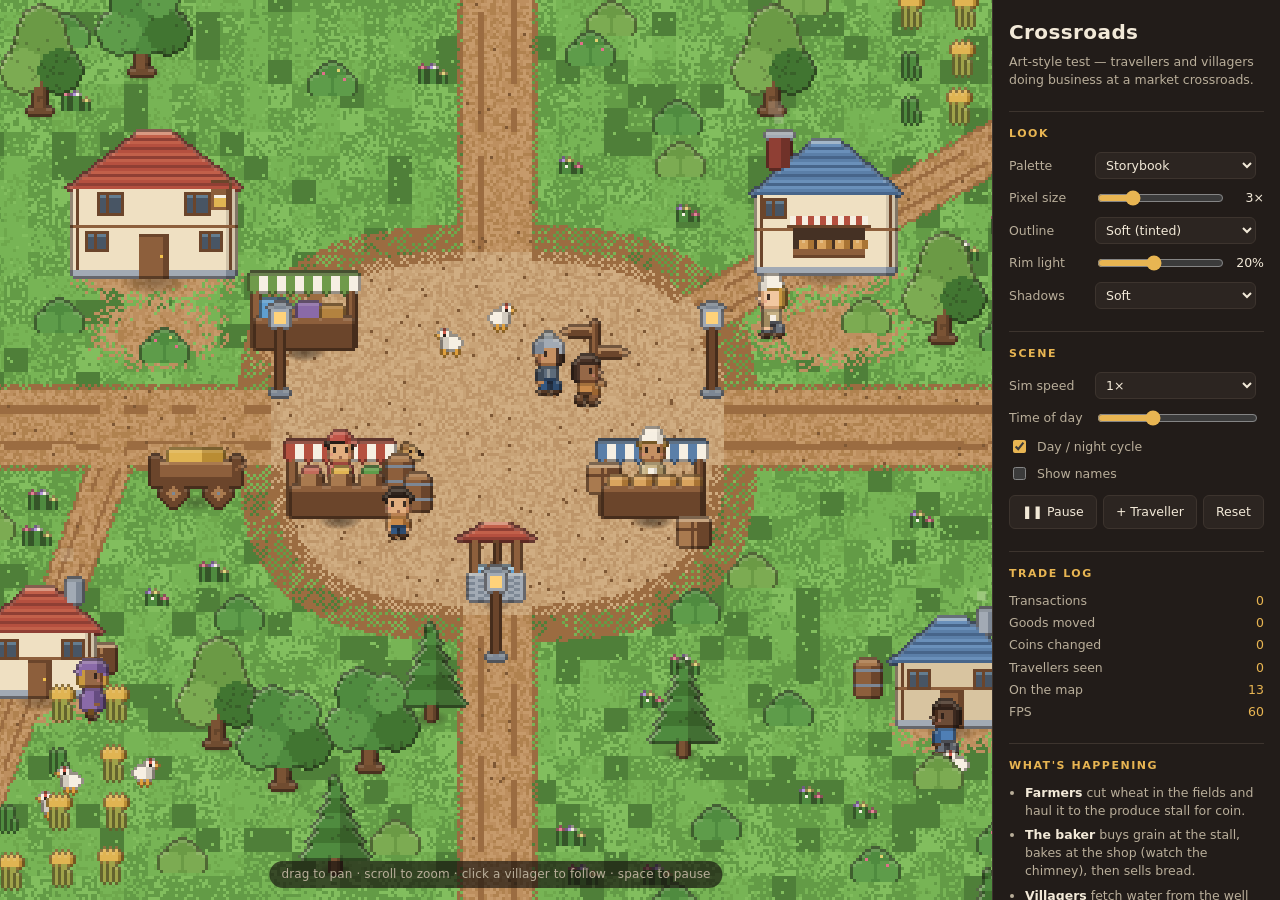
==== index.html @ d8151f82 "Add browser demo of the crossroads art style A playable art-style test for the idle road/town game: " ====
<!doctype html>
<html lang="en">
<head>
<meta charset="utf-8" />
<meta name="viewport" content="width=device-width, initial-scale=1" />
<title>Crossroads — art style test</title>
<link rel="stylesheet" href="styles.css" />
<link rel="icon" href="data:image/svg+xml,%3Csvg xmlns=%27http://www.w3.org/2000/svg%27 viewBox=%270 0 16 16%27%3E%3Ctext y=%2713%27 font-size=%2713%27%3E%F0%9F%9B%A4%3C/text%3E%3C/svg%3E" />
</head>
<body>
<div id="app">
  <div id="stage">
    <canvas id="view"></canvas>
    <div id="hint">drag to pan · scroll to zoom · click a villager to follow · space to pause</div>
  </div>

  <aside id="panel">
    <header>
      <h1>Crossroads</h1>
      <p class="sub">Art-style test — travellers and villagers doing business at a market crossroads.</p>
    </header>

    <section>
      <h2>Look</h2>
      <label class="row">
        <span>Palette</span>
        <select id="palette"></select>
      </label>
      <label class="row">
        <span>Pixel size</span>
        <input type="range" id="scale" min="2" max="6" step="1" />
        <output id="scaleVal">3×</output>
      </label>
      <label class="row">
        <span>Outline</span>
        <select id="outline">
          <option value="selout">Soft (tinted)</option>
          <option value="hard">Hard (inked)</option>
          <option value="off">None</option>
        </select>
      </label>
      <label class="row">
        <span>Rim light</span>
        <input type="range" id="rim" min="0" max="45" step="1" />
        <output id="rimVal">20%</output>
      </label>
      <label class="row">
        <span>Shadows</span>
        <select id="shadow">
          <option value="soft">Soft</option>
          <option value="hard">Hard</option>
          <option value="off">None</option>
        </select>
      </label>
    </section>

    <section>
      <h2>Scene</h2>
      <label class="row">
        <span>Sim speed</span>
        <select id="speed">
          <option value="0.5">0.5×</option>
          <option value="1">1×</option>
          <option value="2">2×</option>
          <option value="4">4×</option>
        </select>
      </label>
      <label class="row">
        <span>Time of day</span>
        <input type="range" id="time" min="0" max="100" step="1" />
      </label>
      <label class="check"><input type="checkbox" id="cycle" /> <span>Day / night cycle</span></label>
      <label class="check"><input type="checkbox" id="labels" /> <span>Show names</span></label>
      <div class="buttons">
        <button id="pause">❚❚ Pause</button>
        <button id="traveler">+ Traveller</button>
        <button id="reset">Reset</button>
      </div>
    </section>

    <section>
      <h2>Trade log</h2>
      <dl class="stats">
        <dt>Transactions</dt><dd id="statTrades">0</dd>
        <dt>Goods moved</dt><dd id="statGoods">0</dd>
        <dt>Coins changed</dt><dd id="statCoins">0</dd>
        <dt>Travellers seen</dt><dd id="statTravelers">0</dd>
        <dt>On the map</dt><dd id="statPop">0</dd>
        <dt>FPS</dt><dd id="statFps">0</dd>
      </dl>
    </section>

    <section id="card" hidden>
      <h2>Following</h2>
      <p class="cardline"><strong id="cardName">—</strong> <em id="cardRole"></em></p>
      <p class="cardline" id="cardItem"></p>
      <p class="tiny">Press Esc or drag the map to stop following.</p>
    </section>

    <section>
      <h2>What's happening</h2>
      <ul class="legend">
        <li><b>Farmers</b> cut wheat in the fields and haul it to the produce stall for coin.</li>
        <li><b>The baker</b> buys grain at the stall, bakes at the shop (watch the chimney), then sells bread.</li>
        <li><b>Villagers</b> fetch water from the well and shop for bread.</li>
        <li><b>Travellers</b> arrive on the roads, trade in the square, rest at the inn, and leave by another road.</li>
      </ul>
      <p class="tiny">Every sprite is generated in code as pixel art at runtime — no image files. The
      look controls above re-bake the whole town, which makes this a fast way to judge a style.</p>
    </section>
  </aside>
</div>
<script type="module" src="js/game.js"></script>
</body>
</html>
---- styles.css ----
:root {
  --ink: #f2e9d8;
  --ink-dim: #b9ae9a;
  --panel: #221c19;
  --panel-2: #2c2521;
  --line: #3d342e;
  --accent: #e8b552;
  color-scheme: dark;
}

* { box-sizing: border-box; }

html, body {
  margin: 0;
  height: 100%;
  background: #171310;
  color: var(--ink);
  font: 14px/1.45 ui-sans-serif, system-ui, -apple-system, "Segoe UI", sans-serif;
  overflow: hidden;
}

#app {
  display: flex;
  height: 100%;
}

#stage {
  position: relative;
  flex: 1 1 auto;
  min-width: 0;
  background: #0f0c0a;
}

#view {
  display: block;
  width: 100%;
  height: 100%;
  cursor: grab;
  image-rendering: pixelated;
  touch-action: none;
}

#view:active { cursor: grabbing; }

#hint {
  position: absolute;
  left: 50%;
  bottom: 12px;
  transform: translateX(-50%);
  padding: 5px 12px;
  border-radius: 999px;
  background: rgba(20, 16, 13, 0.66);
  color: var(--ink-dim);
  font-size: 12px;
  letter-spacing: 0.01em;
  pointer-events: none;
  white-space: nowrap;
}

#panel {
  flex: 0 0 288px;
  overflow-y: auto;
  padding: 18px 16px 40px;
  background: var(--panel);
  border-left: 1px solid var(--line);
}

#panel header h1 {
  margin: 0;
  font-size: 20px;
  letter-spacing: 0.02em;
}

.sub {
  margin: 6px 0 0;
  color: var(--ink-dim);
  font-size: 12.5px;
}

section {
  margin-top: 22px;
  padding-top: 14px;
  border-top: 1px solid var(--line);
}

section h2 {
  margin: 0 0 10px;
  font-size: 11px;
  text-transform: uppercase;
  letter-spacing: 0.14em;
  color: var(--accent);
}

.row {
  display: grid;
  grid-template-columns: 78px 1fr auto;
  align-items: center;
  gap: 8px;
  margin-bottom: 9px;
  font-size: 12.5px;
  color: var(--ink-dim);
}

.row output {
  min-width: 34px;
  text-align: right;
  color: var(--ink);
  font-variant-numeric: tabular-nums;
}

select, input[type="range"] {
  width: 100%;
  min-width: 0;
}

select {
  padding: 4px 6px;
  border: 1px solid var(--line);
  border-radius: 6px;
  background: var(--panel-2);
  color: var(--ink);
  font: inherit;
  font-size: 12.5px;
}

input[type="range"] { accent-color: var(--accent); }

.check {
  display: flex;
  align-items: center;
  gap: 8px;
  margin-bottom: 8px;
  font-size: 12.5px;
  color: var(--ink-dim);
}

.check input { accent-color: var(--accent); }

.buttons {
  display: flex;
  flex-wrap: wrap;
  gap: 6px;
  margin-top: 12px;
}

button {
  flex: 1 1 auto;
  padding: 7px 10px;
  border: 1px solid var(--line);
  border-radius: 6px;
  background: var(--panel-2);
  color: var(--ink);
  font: inherit;
  font-size: 12.5px;
  cursor: pointer;
}

button:hover { border-color: var(--accent); color: #fff; }
button:active { transform: translateY(1px); }

.stats {
  display: grid;
  grid-template-columns: 1fr auto;
  gap: 4px 10px;
  margin: 0;
  font-size: 12.5px;
}

.stats dt { color: var(--ink-dim); }

.stats dd {
  margin: 0;
  text-align: right;
  font-variant-numeric: tabular-nums;
  color: var(--accent);
}

.cardline { margin: 0 0 4px; font-size: 13px; }
.cardline em { color: var(--ink-dim); font-style: normal; }

.legend {
  margin: 0;
  padding-left: 16px;
  font-size: 12.5px;
  color: var(--ink-dim);
}

.legend li { margin-bottom: 6px; }
.legend b { color: var(--ink); font-weight: 600; }

.tiny {
  margin: 10px 0 0;
  font-size: 11.5px;
  color: #8d8375;
}

@media (max-width: 820px) {
  #app { flex-direction: column; }
  #panel { flex: 0 0 auto; max-height: 44%; border-left: 0; border-top: 1px solid var(--line); }
  #hint { display: none; }
}
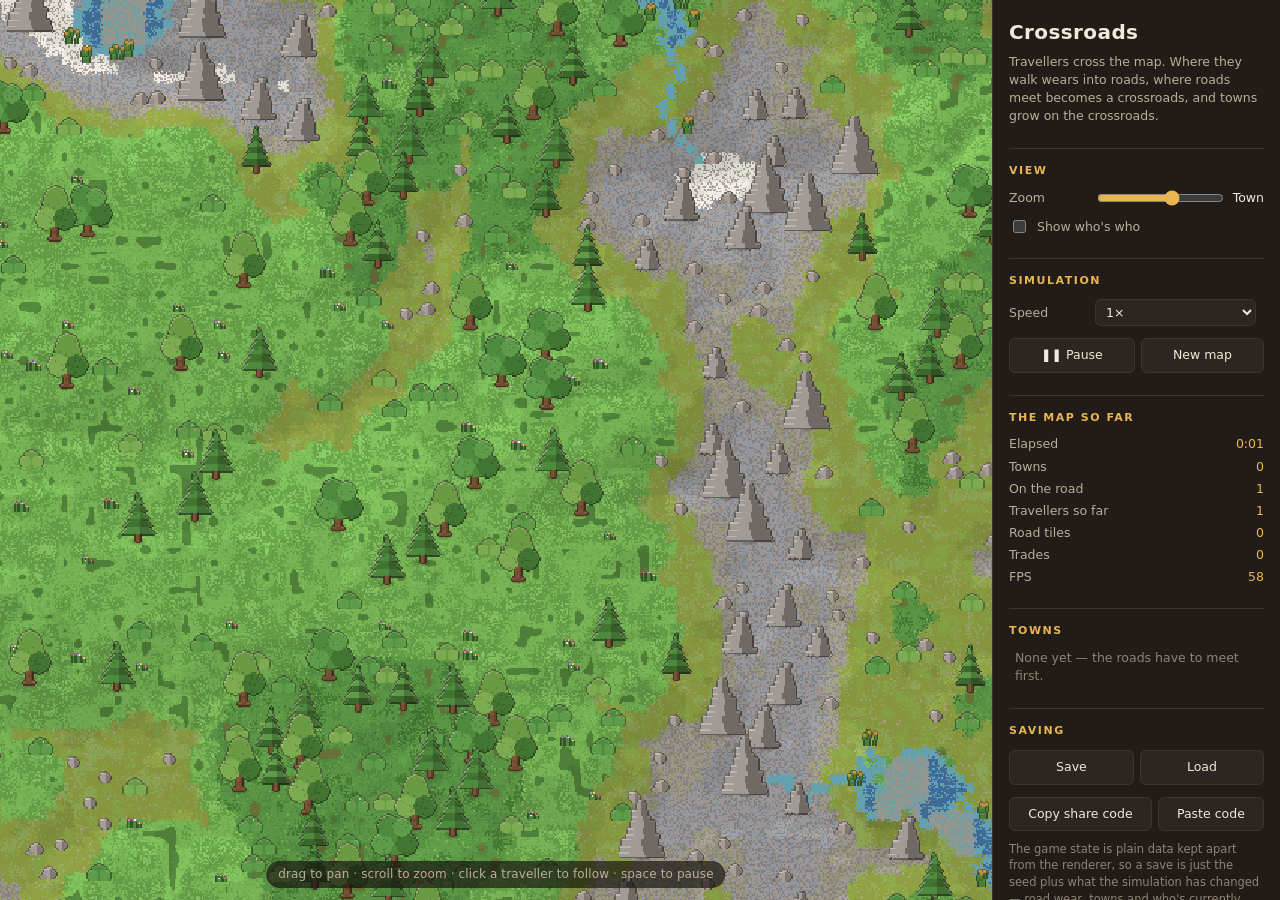
==== commit 0e73b53f: "Build the game engine: emergent terrain, roads and towns The art test is over. This turns the repo i" ====
--- a/index.html
+++ b/index.html
@@ -3,7 +3,7 @@
 <head>
 <meta charset="utf-8" />
 <meta name="viewport" content="width=device-width, initial-scale=1" />
-<title>Crossroads — art style test</title>
+<title>Crossroads</title>
 <link rel="stylesheet" href="styles.css" />
 <link rel="icon" href="data:image/svg+xml,%3Csvg xmlns=%27http://www.w3.org/2000/svg%27 viewBox=%270 0 16 16%27%3E%3Ctext y=%2713%27 font-size=%2713%27%3E%F0%9F%9B%A4%3C/text%3E%3C/svg%3E" />
 </head>
@@ -11,83 +11,61 @@
 <div id="app">
   <div id="stage">
     <canvas id="view"></canvas>
-    <div id="hint">drag to pan · scroll to zoom · click a villager to follow · space to pause</div>
+    <div id="hint">drag to pan · scroll to zoom · click a traveller to follow · space to pause</div>
+    <div id="toast" hidden></div>
   </div>
 
   <aside id="panel">
     <header>
       <h1>Crossroads</h1>
-      <p class="sub">Art-style test — travellers and villagers doing business at a market crossroads.</p>
+      <p class="sub">Travellers cross the map. Where they walk wears into roads, where roads
+      meet becomes a crossroads, and towns grow on the crossroads.</p>
     </header>
 
     <section>
-      <h2>Look</h2>
+      <h2>View</h2>
       <label class="row">
-        <span>Palette</span>
-        <select id="palette"></select>
+        <span>Zoom</span>
+        <input type="range" id="zoom" min="0" max="5" step="1" />
+        <output id="zoomVal">Town</output>
       </label>
-      <label class="row">
-        <span>Pixel size</span>
-        <input type="range" id="scale" min="2" max="6" step="1" />
-        <output id="scaleVal">3×</output>
-      </label>
-      <label class="row">
-        <span>Outline</span>
-        <select id="outline">
-          <option value="selout">Soft (tinted)</option>
-          <option value="hard">Hard (inked)</option>
-          <option value="off">None</option>
-        </select>
-      </label>
-      <label class="row">
-        <span>Rim light</span>
-        <input type="range" id="rim" min="0" max="45" step="1" />
-        <output id="rimVal">20%</output>
-      </label>
-      <label class="row">
-        <span>Shadows</span>
-        <select id="shadow">
-          <option value="soft">Soft</option>
-          <option value="hard">Hard</option>
-          <option value="off">None</option>
-        </select>
-      </label>
+      <label class="check"><input type="checkbox" id="labels" /> <span>Show who's who</span></label>
     </section>
 
     <section>
-      <h2>Scene</h2>
+      <h2>Simulation</h2>
       <label class="row">
-        <span>Sim speed</span>
+        <span>Speed</span>
         <select id="speed">
-          <option value="0.5">0.5×</option>
           <option value="1">1×</option>
           <option value="2">2×</option>
           <option value="4">4×</option>
+          <option value="8">8×</option>
+          <option value="16">16×</option>
         </select>
       </label>
-      <label class="row">
-        <span>Time of day</span>
-        <input type="range" id="time" min="0" max="100" step="1" />
-      </label>
-      <label class="check"><input type="checkbox" id="cycle" /> <span>Day / night cycle</span></label>
-      <label class="check"><input type="checkbox" id="labels" /> <span>Show names</span></label>
       <div class="buttons">
         <button id="pause">❚❚ Pause</button>
-        <button id="traveler">+ Traveller</button>
-        <button id="reset">Reset</button>
+        <button id="newWorld">New map</button>
       </div>
     </section>
 
     <section>
-      <h2>Trade log</h2>
+      <h2>The map so far</h2>
       <dl class="stats">
-        <dt>Transactions</dt><dd id="statTrades">0</dd>
-        <dt>Goods moved</dt><dd id="statGoods">0</dd>
-        <dt>Coins changed</dt><dd id="statCoins">0</dd>
-        <dt>Travellers seen</dt><dd id="statTravelers">0</dd>
-        <dt>On the map</dt><dd id="statPop">0</dd>
+        <dt>Elapsed</dt><dd id="statTime">0:00</dd>
+        <dt>Towns</dt><dd id="statTowns">0</dd>
+        <dt>On the road</dt><dd id="statPop">0</dd>
+        <dt>Travellers so far</dt><dd id="statTravelers">0</dd>
+        <dt>Road tiles</dt><dd id="statRoads">0</dd>
+        <dt>Trades</dt><dd id="statTrades">0</dd>
         <dt>FPS</dt><dd id="statFps">0</dd>
       </dl>
+    </section>
+
+    <section>
+      <h2>Towns</h2>
+      <ul class="legend" id="townList"><li class="quiet">None yet — the roads have to meet first.</li></ul>
     </section>
 
     <section id="card" hidden>
@@ -98,15 +76,36 @@
     </section>
 
     <section>
-      <h2>What's happening</h2>
+      <h2>Saving</h2>
+      <div class="buttons">
+        <button id="save">Save</button>
+        <button id="load">Load</button>
+      </div>
+      <div class="buttons">
+        <button id="copyCode">Copy share code</button>
+        <button id="pasteCode">Paste code</button>
+      </div>
+      <p class="tiny">The game state is plain data kept apart from the renderer, so a save is
+      just the seed plus what the simulation has changed — road wear, towns and who's currently
+      walking. Autosaves every 30 seconds. A share code is the same thing as text: paste one
+      into another browser and it continues from exactly there.</p>
+    </section>
+
+    <section>
+      <h2>What to watch for</h2>
       <ul class="legend">
-        <li><b>Farmers</b> cut wheat in the fields and haul it to the produce stall for coin.</li>
-        <li><b>The baker</b> buys grain at the stall, bakes at the shop (watch the chimney), then sells bread.</li>
-        <li><b>Villagers</b> fetch water from the well and shop for bread.</li>
-        <li><b>Travellers</b> arrive on the roads, trade in the square, rest at the inn, and leave by another road.</li>
+        <li><b>Nothing is placed.</b> No road, junction or town is authored — all of it is
+        downstream of where the ground is cheap to cross.</li>
+        <li><b>Rivers and mountains push back.</b> Wading a river or climbing a ridge is
+        expensive, so traffic funnels through fords and passes.</li>
+        <li><b>Wear compounds.</b> Walked ground is easier to walk, so the first faint
+        tracks pull in the next travellers and thicken into roads.</li>
+        <li><b>Crossroads settle.</b> Where three or more busy roads meet, somebody digs a
+        well — and the buildings follow the traffic.</li>
+        <li><b>A ford that gets busy enough becomes a bridge.</b></li>
       </ul>
-      <p class="tiny">Every sprite is generated in code as pixel art at runtime — no image files. The
-      look controls above re-bake the whole town, which makes this a fast way to judge a style.</p>
+      <p class="tiny">The old art-style test, with the palette, outline and rim-light knobs
+      the look was chosen with, still lives at <a href="demo/">demo/</a>.</p>
     </section>
   </aside>
 </div>
--- a/styles.css
+++ b/styles.css
@@ -194,6 +194,25 @@
   color: #8d8375;
 }
 
+.tiny a, .sub a { color: var(--accent); }
+
+.legend .quiet { color: #8d8375; list-style: none; margin-left: -10px; }
+
+#toast {
+  position: absolute;
+  left: 50%;
+  top: 16px;
+  transform: translateX(-50%);
+  padding: 7px 14px;
+  border: 1px solid var(--line);
+  border-radius: 8px;
+  background: rgba(28, 22, 18, 0.92);
+  color: var(--ink);
+  font-size: 12.5px;
+  pointer-events: none;
+  white-space: nowrap;
+}
+
 @media (max-width: 820px) {
   #app { flex-direction: column; }
   #panel { flex: 0 0 auto; max-height: 44%; border-left: 0; border-top: 1px solid var(--line); }
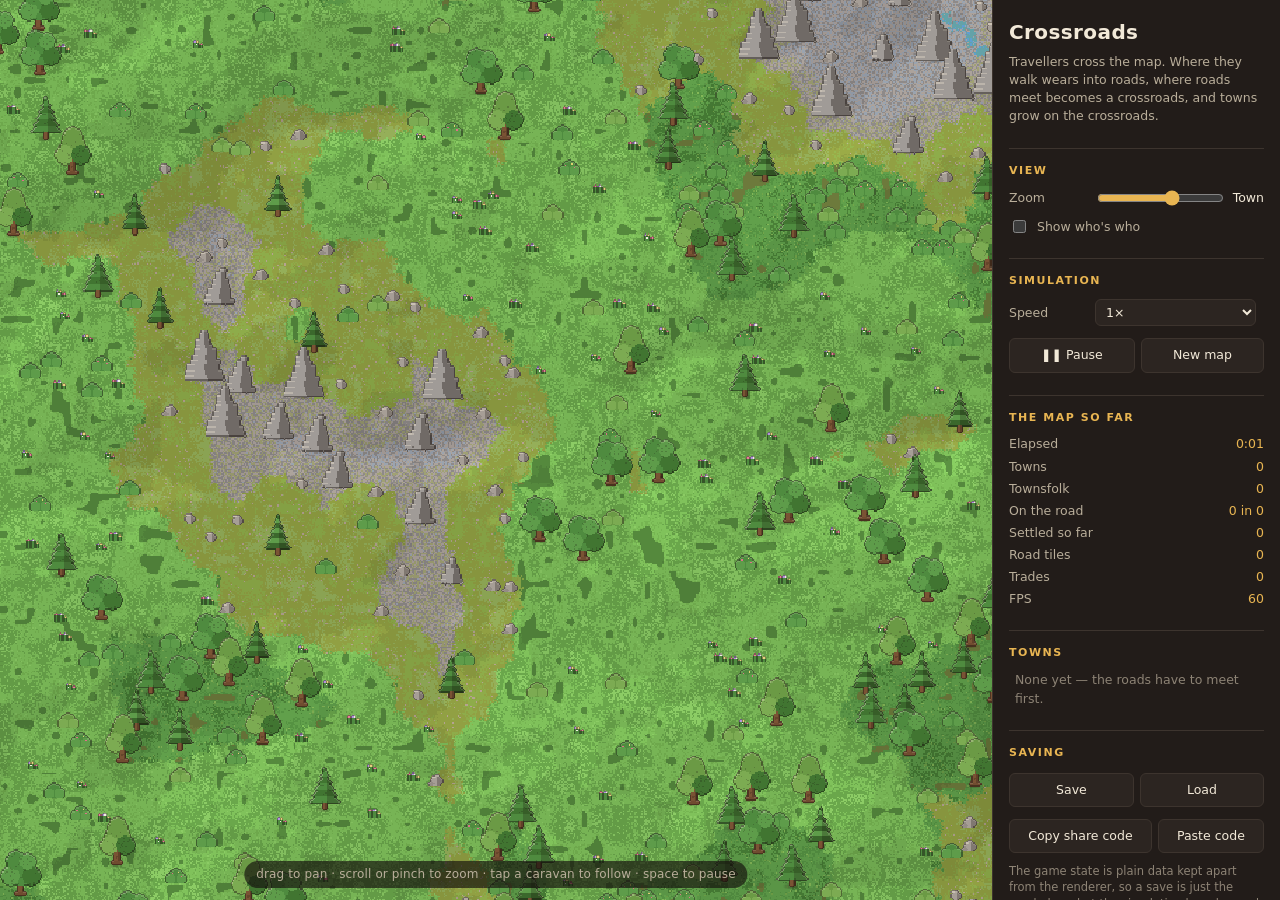
==== commit 3b23217c: "Rescale the world: caravans, housing, sprawl and pinch zoom The map read as an ant farm. A hundred p" ====
--- a/index.html
+++ b/index.html
@@ -11,7 +11,7 @@
 <div id="app">
   <div id="stage">
     <canvas id="view"></canvas>
-    <div id="hint">drag to pan · scroll to zoom · click a traveller to follow · space to pause</div>
+    <div id="hint">drag to pan · scroll or pinch to zoom · tap a caravan to follow · space to pause</div>
     <div id="toast" hidden></div>
   </div>
 
@@ -55,8 +55,9 @@
       <dl class="stats">
         <dt>Elapsed</dt><dd id="statTime">0:00</dd>
         <dt>Towns</dt><dd id="statTowns">0</dd>
+        <dt>Townsfolk</dt><dd id="statSettled">0</dd>
         <dt>On the road</dt><dd id="statPop">0</dd>
-        <dt>Travellers so far</dt><dd id="statTravelers">0</dd>
+        <dt>Settled so far</dt><dd id="statTravelers">0</dd>
         <dt>Road tiles</dt><dd id="statRoads">0</dd>
         <dt>Trades</dt><dd id="statTrades">0</dd>
         <dt>FPS</dt><dd id="statFps">0</dd>
@@ -100,8 +101,13 @@
         expensive, so traffic funnels through fords and passes.</li>
         <li><b>Wear compounds.</b> Walked ground is easier to walk, so the first faint
         tracks pull in the next travellers and thicken into roads.</li>
-        <li><b>Crossroads settle.</b> Where three or more busy roads meet, somebody digs a
-        well — and the buildings follow the traffic.</li>
+        <li><b>Crossroads settle.</b> A caravan carrying enough people weighs up every town
+        it could join against the best empty junction on the map, and sometimes stops for
+        good — that is where towns come from.</li>
+        <li><b>Housing decides who stays.</b> Towns build homes when they run short of beds,
+        and a town with free beds is the one passing caravans choose.</li>
+        <li><b>The borders go quiet.</b> Arrivals from off the map taper off; before long
+        most traffic is towns sending their own surplus somewhere else.</li>
         <li><b>A ford that gets busy enough becomes a bridge.</b></li>
       </ul>
       <p class="tiny">The old art-style test, with the palette, outline and rim-light knobs
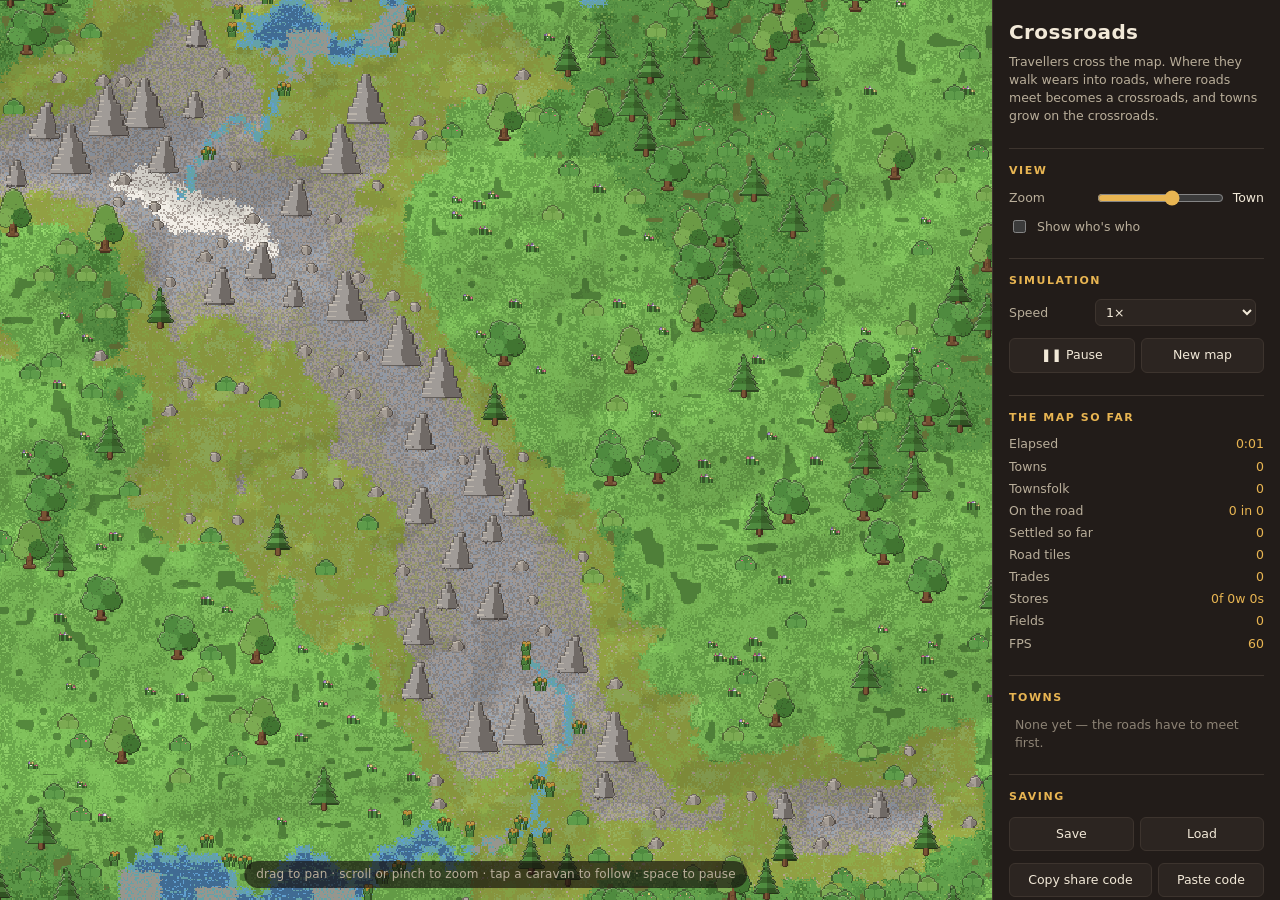
==== commit ab65de6f: "Make a town live off the ground it landed on Traffic used to buy everything, which meant a settlemen" ====
--- a/index.html
+++ b/index.html
@@ -60,6 +60,8 @@
         <dt>Settled so far</dt><dd id="statTravelers">0</dd>
         <dt>Road tiles</dt><dd id="statRoads">0</dd>
         <dt>Trades</dt><dd id="statTrades">0</dd>
+        <dt>Stores</dt><dd id="statStores">0f 0w 0s</dd>
+        <dt>Fields</dt><dd id="statFields">0</dd>
         <dt>FPS</dt><dd id="statFps">0</dd>
       </dl>
     </section>
@@ -106,6 +108,17 @@
         good — that is where towns come from.</li>
         <li><b>Housing decides who stays.</b> Towns build homes when they run short of beds,
         and a town with free beds is the one passing caravans choose.</li>
+        <li><b>The first houses are the wagons.</b> A founding party unhitches its covered
+        wagons and pitches them as tents; timber houses replace them one at a time, on the
+        same ground, as the town gets round to felling enough wood.</li>
+        <li><b>Buildings are made of somewhere.</b> Timber comes off the forest, stone out of
+        a quarry that has to be dug first, and nothing made of masonry — the well, the market,
+        the smithy — can be started until it is. A town with no rock within reach has to trade
+        for its stone or stay a village of houses.</li>
+        <li><b>Everybody eats.</b> Hunting and fishing are free but the land caps them, so a
+        growing town has to clear fields — and clearing costs it the hands that were feeding
+        people. A town that outruns its food stops growing, and one that runs out sends its
+        people away to find somewhere better.</li>
         <li><b>The borders go quiet.</b> Arrivals from off the map taper off; before long
         most traffic is towns sending their own surplus somewhere else.</li>
         <li><b>A ford that gets busy enough becomes a bridge.</b></li>
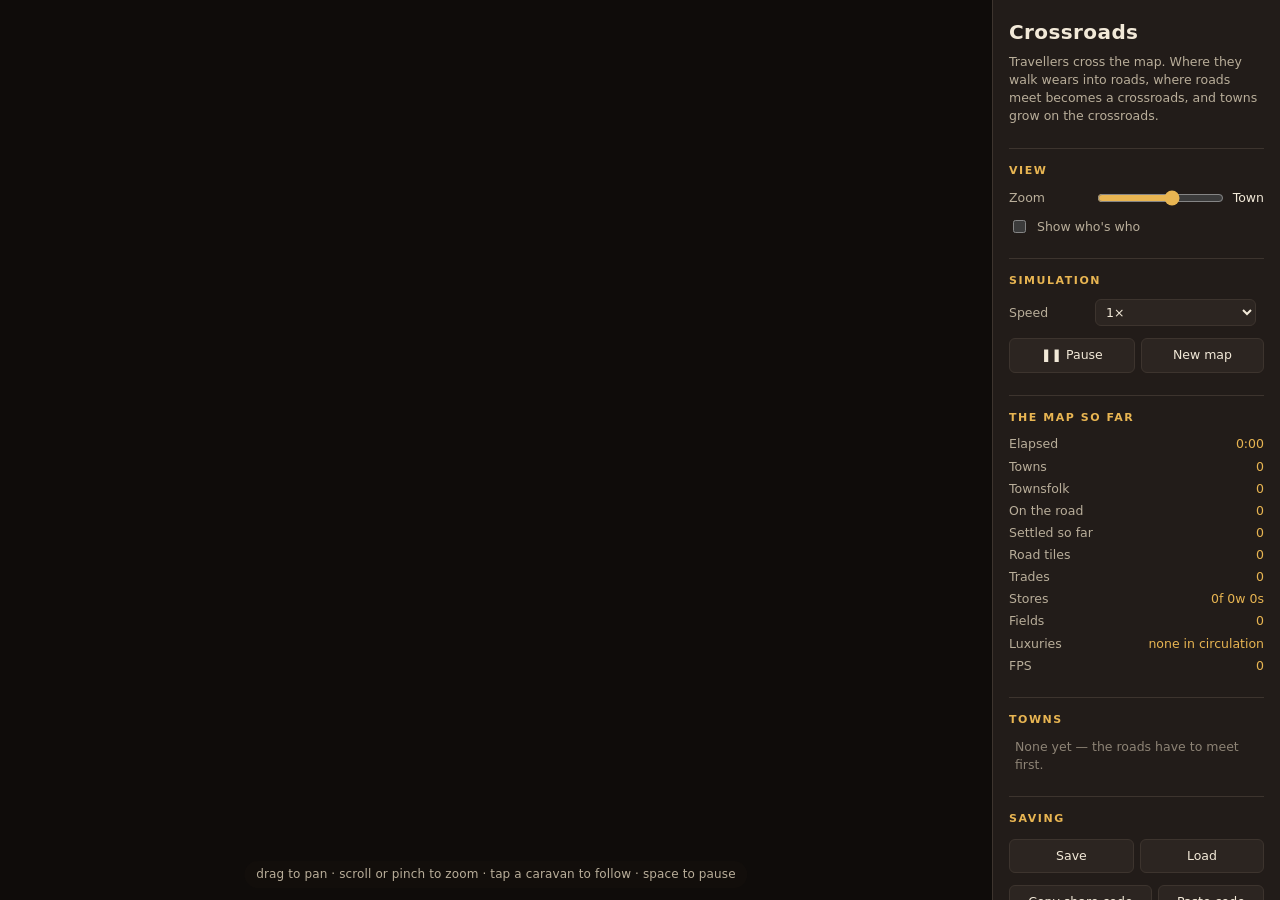
==== commit 0f030131: "Double the map, split it into regions, and give them something to trade The map was one country with" ====
--- a/index.html
+++ b/index.html
@@ -62,6 +62,7 @@
         <dt>Trades</dt><dd id="statTrades">0</dd>
         <dt>Stores</dt><dd id="statStores">0f 0w 0s</dd>
         <dt>Fields</dt><dd id="statFields">0</dd>
+        <dt>Luxuries</dt><dd id="statLuxuries">none in circulation</dd>
         <dt>FPS</dt><dd id="statFps">0</dd>
       </dl>
     </section>
@@ -101,6 +102,9 @@
         downstream of where the ground is cheap to cross.</li>
         <li><b>Rivers and mountains push back.</b> Wading a river or climbing a ridge is
         expensive, so traffic funnels through fords and passes.</li>
+        <li><b>The map is four countries.</b> Ranges and lakes fall along the borders
+        between them, so each region is a day's hard travel from its neighbours and no
+        one of them can take more than a handful of the towns.</li>
         <li><b>Wear compounds.</b> Walked ground is easier to walk, so the first faint
         tracks pull in the next travellers and thicken into roads.</li>
         <li><b>Crossroads settle.</b> A caravan carrying enough people weighs up every town
@@ -119,6 +123,14 @@
         growing town has to clear fields — and clearing costs it the hands that were feeding
         people. A town that outruns its food stops growing, and one that runs out sends its
         people away to find somewhere better.</li>
+        <li><b>The waste is poor, and it has the spice.</b> Sand grows nothing to cut,
+        feeds no game and cannot be ploughed, so a desert town buys its dinner — and it
+        is the only place on the map where spice comes from.</li>
+        <li><b>Luxuries reward variety, not tonnage.</b> Spice grows in one region, the
+        herbs change with latitude, and gems come out of a few scattered lodes and only
+        where somebody has dug a quarry. A town holding all three is worth far more than
+        one sitting on a mountain of its own, so trade runs cross regions to swap rather
+        than calling next door.</li>
         <li><b>The borders go quiet.</b> Arrivals from off the map taper off; before long
         most traffic is towns sending their own surplus somewhere else.</li>
         <li><b>A ford that gets busy enough becomes a bridge.</b></li>
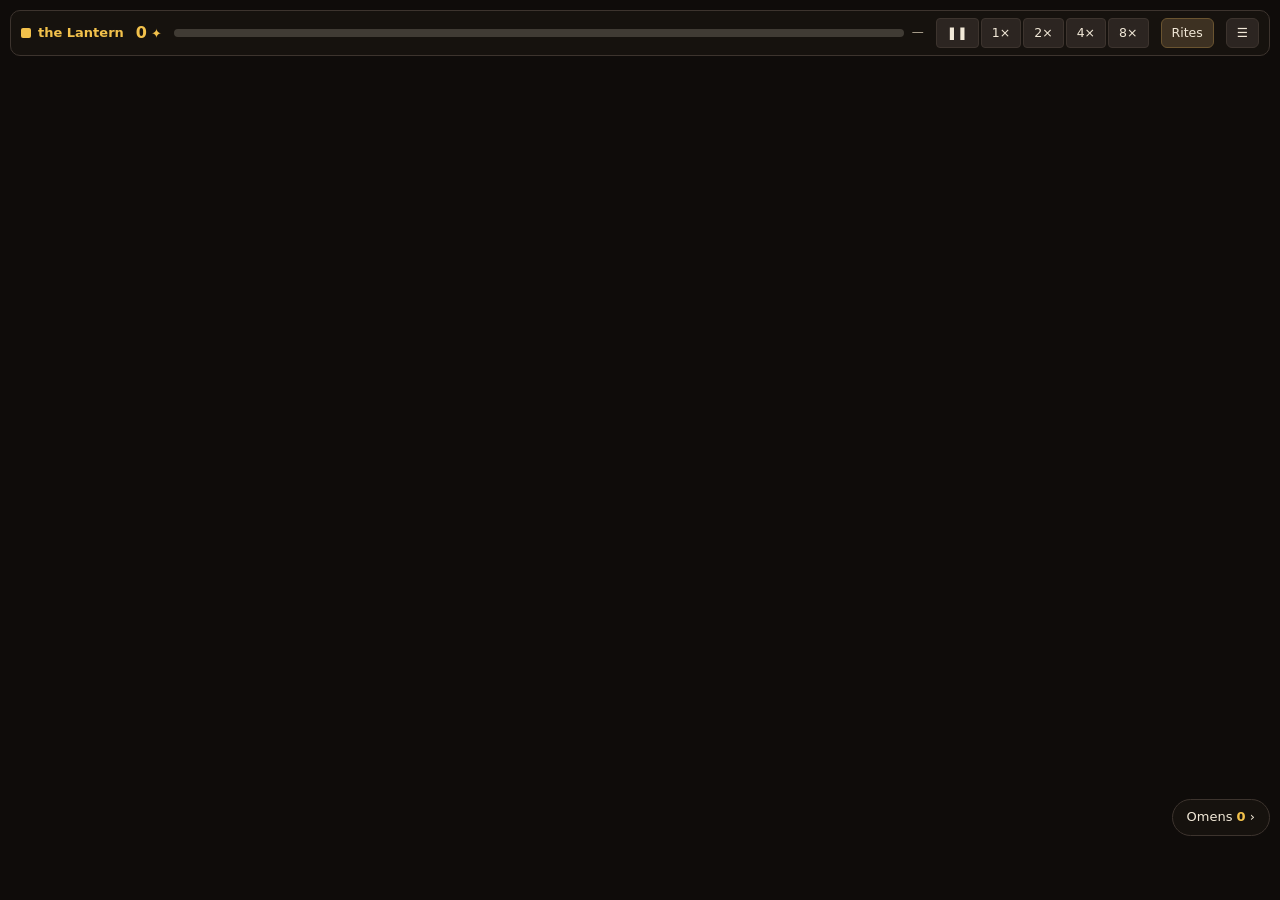
==== commit 7d087021: "Turn the map into a game: spread a creed along the roads The simulation now has a game on top of it," ====
--- a/index.html
+++ b/index.html
@@ -11,15 +11,66 @@
 <div id="app">
   <div id="stage">
     <canvas id="view"></canvas>
-    <div id="hint">drag to pan · scroll or pinch to zoom · tap a caravan to follow · space to pause</div>
+
+    <div id="topbar">
+      <div class="creed"><i class="swatch mine"></i><b id="creedName">the Lantern</b></div>
+      <div class="purse" title="Devotion: spent on rites and prophets"><b id="devotion">0</b> <span>✦</span></div>
+      <div class="shares" title="Share of all settled souls">
+        <div class="bar"><i id="barMine"></i><i id="barRival"></i></div>
+        <span id="shareText">—</span>
+      </div>
+      <div class="speedctl" id="speedctl">
+        <button data-speed="0" title="Pause (space)">❚❚</button>
+        <button data-speed="1">1×</button>
+        <button data-speed="2">2×</button>
+        <button data-speed="4">4×</button>
+        <button data-speed="8">8×</button>
+      </div>
+      <button id="openPerks" class="primary" title="Rites (R)">Rites <span id="perkBadge" hidden>●</span></button>
+      <button id="openChronicle" title="The full chronicle of the map">☰</button>
+    </div>
+
+    <button id="nextOmen" title="Fly to the next omen (Tab)">Omens <b id="omenCount">0</b> ›</button>
+
+    <div id="townbar"></div>
+
+    <section id="towncard" class="card" hidden>
+      <button class="close" data-close="towncard">×</button>
+      <h3 id="tcName">—</h3>
+      <p class="tiny" id="tcSub"></p>
+      <div class="bar wide"><i id="tcMine"></i><i id="tcRival"></i></div>
+      <p id="tcLine"></p>
+      <div class="buttons">
+        <button id="tcBegin" class="primary" hidden>Begin here</button>
+        <button id="tcProphet" class="primary" hidden>Send a prophet</button>
+        <button id="tcFly">Look</button>
+      </div>
+    </section>
+
+    <section id="overlay" class="card center" hidden>
+      <h2 id="ovTitle"></h2>
+      <p id="ovBody"></p>
+      <div class="progress" id="ovProgress" hidden><i id="ovProgressBar"></i></div>
+      <div class="buttons" id="ovButtons"></div>
+    </section>
+
+    <section id="perks" class="card modal" hidden>
+      <button class="close" data-close="perks">×</button>
+      <h2>Rites</h2>
+      <p class="tiny">Spend devotion to shape how the word travels. <span id="perkPurse"></span></p>
+      <div id="perkTree"></div>
+      <p class="tiny" id="rivalPerks"></p>
+    </section>
+
     <div id="toast" hidden></div>
   </div>
 
-  <aside id="panel">
+  <aside id="panel" hidden>
     <header>
-      <h1>Crossroads</h1>
+      <h1>Chronicle</h1>
       <p class="sub">Travellers cross the map. Where they walk wears into roads, where roads
-      meet becomes a crossroads, and towns grow on the crossroads.</p>
+      meet becomes a crossroads, and towns grow on the crossroads. Your creed has to
+      travel the same way: in wagons, along roads, at the pace of trade.</p>
     </header>
 
     <section>
@@ -42,6 +93,7 @@
           <option value="4">4×</option>
           <option value="8">8×</option>
           <option value="16">16×</option>
+          <option value="32">32×</option>
         </select>
       </label>
       <div class="buttons">
--- a/styles.css
+++ b/styles.css
@@ -1,4 +1,7 @@
 :root {
+  --mine: #f2c14b;
+  --rival: #b77ce0;
+  --glass: rgba(24, 19, 16, 0.86);
   --ink: #f2e9d8;
   --ink-dim: #b9ae9a;
   --panel: #221c19;
@@ -42,21 +45,6 @@
 
 #view:active { cursor: grabbing; }
 
-#hint {
-  position: absolute;
-  left: 50%;
-  bottom: 12px;
-  transform: translateX(-50%);
-  padding: 5px 12px;
-  border-radius: 999px;
-  background: rgba(20, 16, 13, 0.66);
-  color: var(--ink-dim);
-  font-size: 12px;
-  letter-spacing: 0.01em;
-  pointer-events: none;
-  white-space: nowrap;
-}
-
 #panel {
   flex: 0 0 288px;
   overflow-y: auto;
@@ -201,7 +189,7 @@
 #toast {
   position: absolute;
   left: 50%;
-  top: 16px;
+  top: 66px;
   transform: translateX(-50%);
   padding: 7px 14px;
   border: 1px solid var(--line);
@@ -216,5 +204,164 @@
 @media (max-width: 820px) {
   #app { flex-direction: column; }
   #panel { flex: 0 0 auto; max-height: 44%; border-left: 0; border-top: 1px solid var(--line); }
-  #hint { display: none; }
-}
+}
+
+/* ------------------------------------------------------------------ game HUD
+ * Everything that floats over the map. The old sidebar is still there as the
+ * Chronicle drawer; this is what the game is played from. */
+
+#panel[hidden] { display: none; }
+
+#topbar {
+  position: absolute;
+  top: 10px;
+  left: 10px;
+  right: 10px;
+  display: flex;
+  flex-wrap: wrap;
+  align-items: center;
+  gap: 8px 12px;
+  padding: 7px 10px;
+  border: 1px solid var(--line);
+  border-radius: 10px;
+  background: var(--glass);
+  font-size: 13px;
+  pointer-events: auto;
+}
+
+#topbar button { flex: 0 0 auto; padding: 5px 10px; }
+
+.creed { display: flex; align-items: center; gap: 7px; }
+.creed b { color: var(--mine); font-weight: 650; }
+.swatch { width: 10px; height: 10px; border-radius: 2px; display: inline-block; }
+.swatch.mine { background: var(--mine); }
+
+.purse b { font-size: 16px; color: var(--mine); font-variant-numeric: tabular-nums; }
+.purse span { color: var(--mine); }
+
+.shares { display: flex; align-items: center; gap: 8px; flex: 1 1 140px; min-width: 120px; }
+.shares span { color: var(--ink-dim); font-size: 12px; font-variant-numeric: tabular-nums; white-space: nowrap; }
+
+.bar {
+  position: relative;
+  flex: 1 1 auto;
+  height: 8px;
+  min-width: 60px;
+  border-radius: 4px;
+  background: rgba(214, 204, 186, 0.22);
+  overflow: hidden;
+}
+.bar i { position: absolute; top: 0; bottom: 0; width: 0; }
+.bar i:first-child { left: 0; background: var(--mine); }
+.bar i:last-child { right: 0; background: var(--rival); }
+.bar.wide { height: 10px; margin: 8px 0; }
+
+.speedctl { display: flex; gap: 2px; }
+.speedctl button { padding: 5px 8px; border-radius: 4px; }
+.speedctl button.on { border-color: var(--accent); color: #fff; background: #4a3b2a; }
+
+button.primary { border-color: #6a5430; background: #3d3122; }
+button:disabled { opacity: 0.45; cursor: default; }
+button:disabled:hover { border-color: var(--line); color: var(--ink); }
+#perkBadge { color: var(--mine); font-size: 10px; vertical-align: 2px; }
+
+#nextOmen {
+  position: absolute;
+  right: 10px;
+  bottom: 64px;
+  padding: 8px 14px;
+  border-radius: 999px;
+  background: var(--glass);
+  font-size: 13px;
+}
+#nextOmen b { color: var(--mine); }
+#nextOmen.live { border-color: var(--mine); }
+
+#townbar {
+  position: absolute;
+  left: 10px;
+  right: 10px;
+  bottom: 10px;
+  display: flex;
+  gap: 6px;
+  overflow-x: auto;
+  padding-bottom: 2px;
+  scrollbar-width: thin;
+}
+
+.chip {
+  flex: 0 0 auto;
+  min-width: 92px;
+  padding: 5px 9px 6px;
+  border: 1px solid var(--line);
+  border-radius: 8px;
+  background: var(--glass);
+  color: var(--ink);
+  font-size: 12px;
+  text-align: left;
+  cursor: pointer;
+}
+.chip .bar { height: 4px; margin-top: 4px; min-width: 0; }
+.chip small { color: var(--ink-dim); margin-left: 4px; }
+.chip.mine { border-color: #7a6230; }
+.chip.rival { border-color: #5f3b84; }
+.chip.sel { border-color: var(--ink); }
+
+.card {
+  position: absolute;
+  padding: 14px 16px;
+  border: 1px solid var(--line);
+  border-radius: 10px;
+  background: var(--glass);
+  box-shadow: 0 8px 28px rgba(0, 0, 0, 0.35);
+}
+.card h2 { margin: 0 0 8px; font-size: 18px; color: var(--ink); letter-spacing: 0; text-transform: none; }
+.card h3 { margin: 0; font-size: 15px; }
+.card p { margin: 6px 0; font-size: 13px; color: var(--ink-dim); }
+.card .close {
+  position: absolute; top: 6px; right: 6px; flex: none;
+  padding: 0 7px; border: 0; background: none; font-size: 18px; color: var(--ink-dim);
+}
+
+#towncard { left: 10px; bottom: 64px; width: 270px; }
+
+#overlay.center {
+  left: 50%;
+  top: 76px;
+  transform: translateX(-50%);
+  width: min(440px, calc(100% - 32px));
+  text-align: center;
+}
+#overlay .buttons { justify-content: center; }
+#overlay .buttons button { flex: 0 0 auto; padding: 8px 18px; }
+
+.progress { height: 6px; margin: 10px 0 2px; border-radius: 3px; background: rgba(214,204,186,0.2); overflow: hidden; }
+.progress i { display: block; height: 100%; width: 0; background: var(--mine); transition: width 0.4s; }
+
+.modal {
+  left: 50%;
+  top: 50%;
+  transform: translate(-50%, -50%);
+  width: min(760px, calc(100% - 32px));
+  max-height: calc(100% - 120px);
+  overflow-y: auto;
+}
+
+#perkTree { display: grid; grid-template-columns: repeat(3, 1fr); gap: 10px; margin-top: 10px; }
+.branch h4 { margin: 0 0 6px; font-size: 11px; text-transform: uppercase; letter-spacing: 0.14em; color: var(--accent); }
+.perk {
+  display: block; width: 100%; margin-bottom: 6px; padding: 8px 10px;
+  text-align: left; line-height: 1.35;
+}
+.perk b { display: block; font-size: 13px; }
+.perk em { float: right; font-style: normal; color: var(--mine); }
+.perk span { display: block; font-size: 11.5px; color: var(--ink-dim); }
+.perk.owned { border-color: #7a6230; background: #3a2f1e; }
+.perk.owned em { color: var(--ink-dim); }
+.perk.locked { opacity: 0.5; }
+
+@media (max-width: 820px) {
+  #perkTree { grid-template-columns: 1fr; }
+  #towncard { right: 10px; width: auto; }
+  .shares { order: 10; flex-basis: 100%; }
+}
